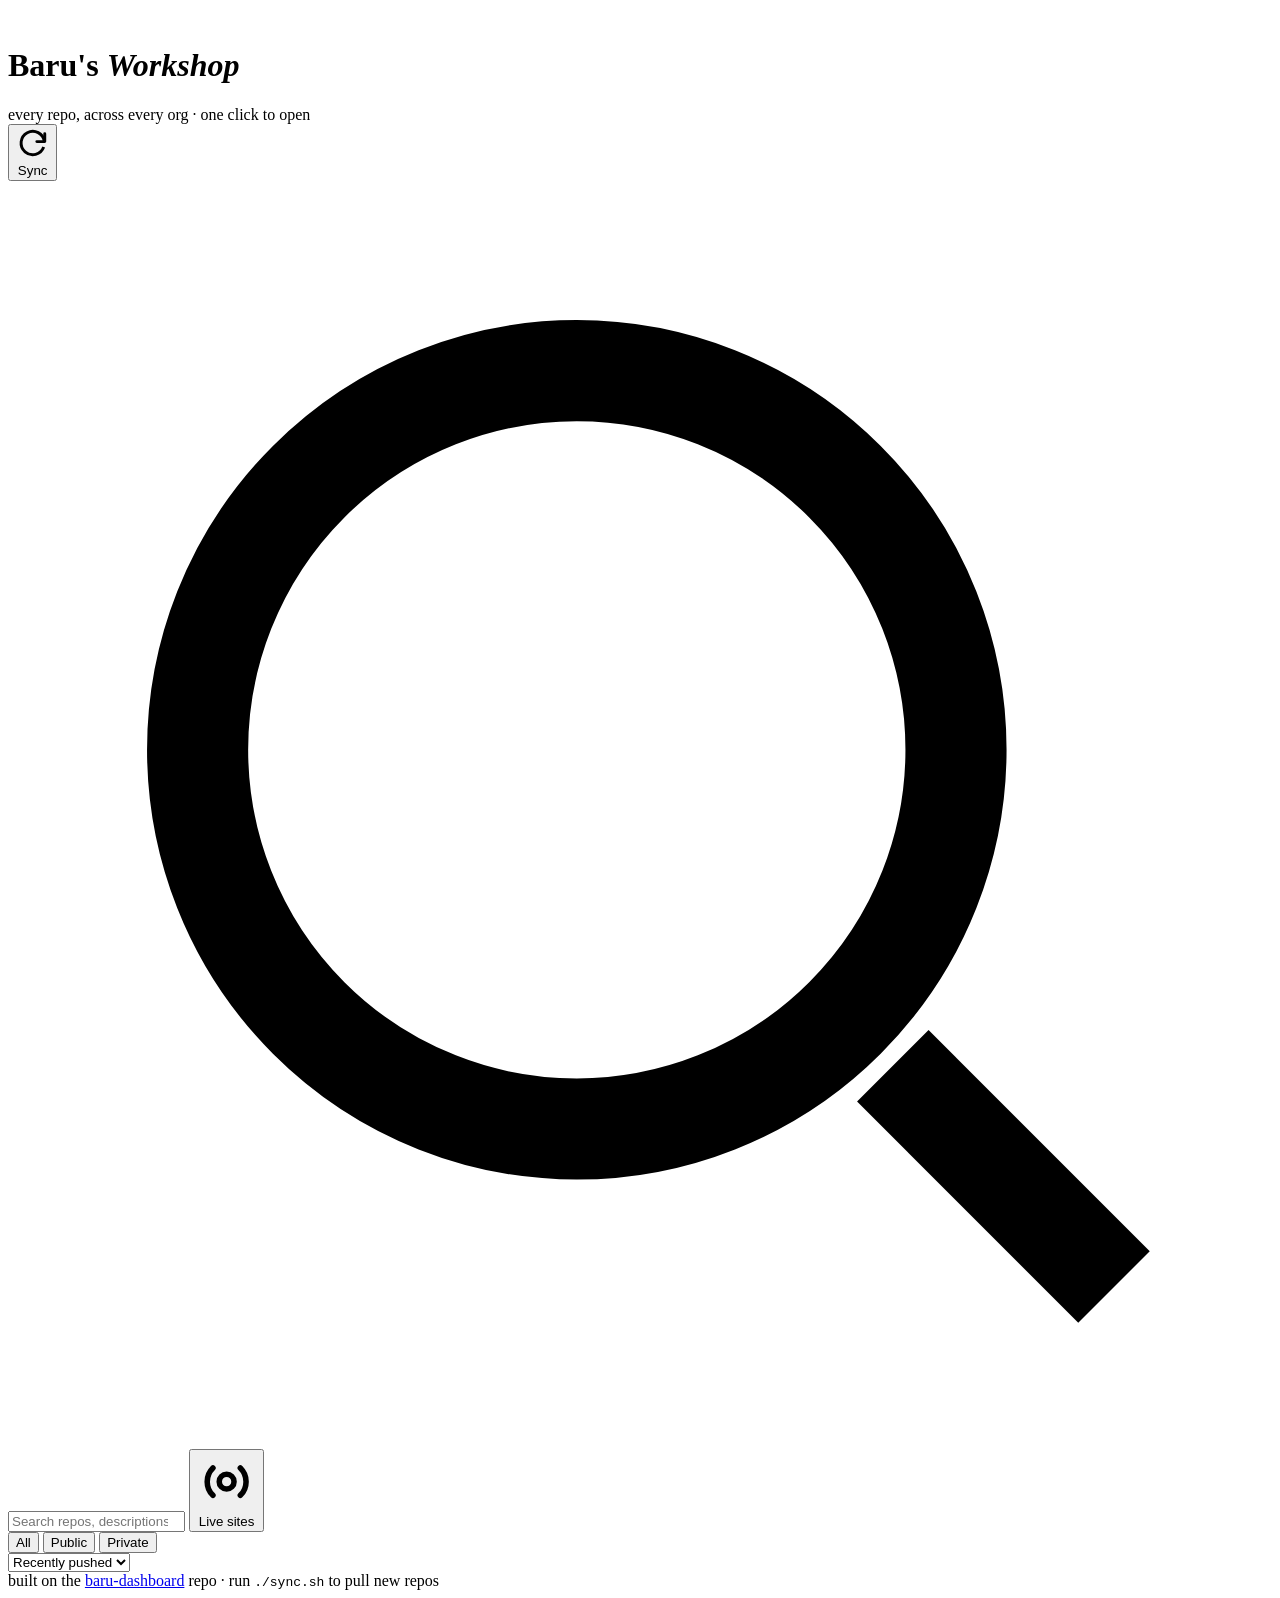
==== src/index.html @ 449769cd "Password-gated encrypted dashboard (clean history, no plaintext data)" ====
<!doctype html>
<html lang="en">
<head>
  <meta charset="utf-8" />
  <meta name="viewport" content="width=device-width, initial-scale=1" />
  <title>Baru's Dashboard — repositories</title>
  <meta name="description" content="A live, organized view of every GitHub repository across all of Baru's organizations and personal account." />
  <meta name="color-scheme" content="light" />
  <link rel="icon" href="data:image/svg+xml,%3Csvg xmlns='http://www.w3.org/2000/svg' viewBox='0 0 32 32'%3E%3Crect width='32' height='32' rx='8' fill='%23b9603c'/%3E%3Ctext x='16' y='23' font-family='Georgia,serif' font-size='20' font-weight='700' text-anchor='middle' fill='%23f4efe6'%3EB%3C/text%3E%3C/svg%3E" />

  <link rel="preconnect" href="https://fonts.googleapis.com" />
  <link rel="preconnect" href="https://fonts.gstatic.com" crossorigin />
  <link rel="stylesheet"
    href="https://fonts.googleapis.com/css2?family=Fraunces:ital,opsz,wght@0,9..144,500;0,9..144,600;1,9..144,500&family=Inter:wght@400;500;600&family=JetBrains+Mono:wght@400;500;700&display=swap" />
  <!--INLINE_STYLES-->
</head>
<body>
  <div class="wrap">
    <header class="masthead">
      <div class="masthead-top">
        <div class="brand">
          <img id="avatar" class="brand-avatar" alt="" />
          <div>
            <h1>Baru's <em>Workshop</em></h1>
            <div class="sub">every repo, across every org · one click to open</div>
          </div>
        </div>
        <button id="sync" class="sync" title="Re-pull the latest repos.json" aria-label="Sync repositories">
          <svg viewBox="0 0 16 16" fill="none" stroke="currentColor" stroke-width="1.4" aria-hidden="true">
            <path d="M13.6 7a5.6 5.6 0 1 0-.3 2.6" />
            <path d="M13.8 3.2V7H10" stroke-linecap="round" stroke-linejoin="round" />
          </svg>
          <span>Sync</span>
          <span id="syncAgo" class="ago"></span>
        </button>
      </div>
      <div id="stats" class="stats"></div>
    </header>

    <div class="controls">
      <div class="controls-row">
        <label class="search">
          <svg viewBox="0 0 20 20" fill="none" stroke="currentColor" stroke-width="1.6" aria-hidden="true">
            <circle cx="9" cy="9" r="6" /><path d="m14 14 3.5 3.5" />
          </svg>
          <input id="search" type="search" placeholder="Search repos, descriptions, languages…" aria-label="Search repositories" />
        </label>
        <button id="liveToggle" class="livetoggle" aria-pressed="false" title="Show only repos that have a live site">
          <svg viewBox="0 0 16 16" fill="none" stroke="currentColor" stroke-width="1.5" aria-hidden="true">
            <circle cx="8" cy="8" r="2" /><path d="M4.3 4.3a5.2 5.2 0 0 0 0 7.4M11.7 4.3a5.2 5.2 0 0 1 0 7.4" stroke-linecap="round" />
          </svg>
          <span>Live sites</span>
          <span id="liveCount" class="ct"></span>
        </button>
        <div id="visSeg" class="seg" role="group" aria-label="Visibility filter">
          <button data-vis="all" aria-pressed="true">All</button>
          <button data-vis="public" aria-pressed="false">Public</button>
          <button data-vis="private" aria-pressed="false">Private</button>
        </div>
        <div class="sortwrap">
          <select id="sort" aria-label="Sort repositories">
            <option value="pushed">Recently pushed</option>
            <option value="name">Name A–Z</option>
            <option value="stars">Most stars</option>
          </select>
        </div>
      </div>
      <div id="chips" class="chips" role="group" aria-label="Filter by organization"></div>
    </div>

    <main>
      <div id="sections">
        <div class="skeleton grid">
          <div class="card"></div><div class="card"></div><div class="card"></div>
          <div class="card"></div><div class="card"></div><div class="card"></div>
        </div>
      </div>
    </main>

    <footer>
      built on the <a href="https://github.com/balraj1604/baru-dashboard" target="_blank" rel="noopener">baru-dashboard</a>
      repo · run <code>./sync.sh</code> to pull new repos
    </footer>
  </div>

  <!--INLINE_APP-->
</body>
</html>
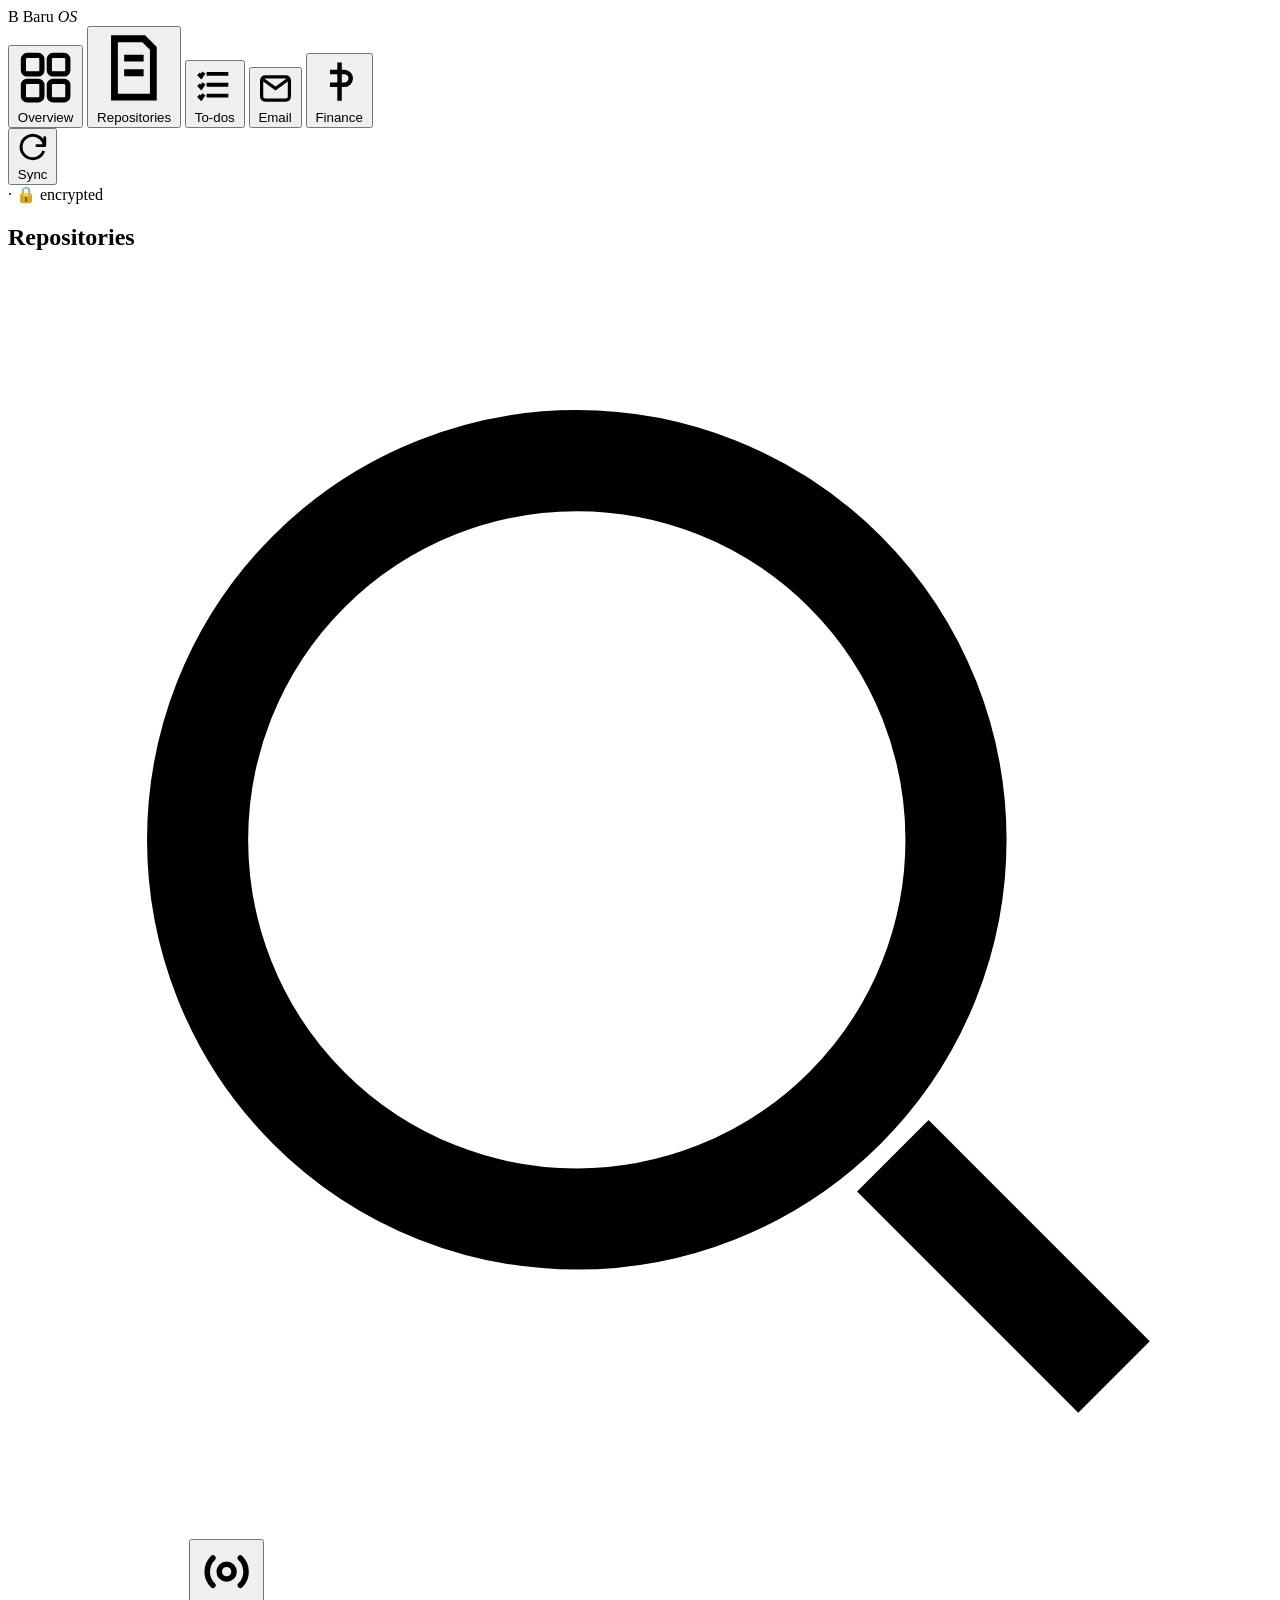
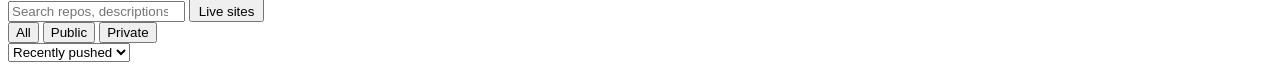
==== commit be63c3c3: "feat: evolve into Baru OS — sidebar shell + To-dos + Overview + Email/Finance - multi-module command" ====
--- a/src/index.html
+++ b/src/index.html
@@ -3,8 +3,8 @@
 <head>
   <meta charset="utf-8" />
   <meta name="viewport" content="width=device-width, initial-scale=1" />
-  <title>Baru's Dashboard — repositories</title>
-  <meta name="description" content="A live, organized view of every GitHub repository across all of Baru's organizations and personal account." />
+  <title>Baru OS</title>
+  <meta name="description" content="Baru's personal operating system — repositories, to-dos, email, finance across every venture." />
   <meta name="color-scheme" content="light" />
   <link rel="icon" href="data:image/svg+xml,%3Csvg xmlns='http://www.w3.org/2000/svg' viewBox='0 0 32 32'%3E%3Crect width='32' height='32' rx='8' fill='%23b9603c'/%3E%3Ctext x='16' y='23' font-family='Georgia,serif' font-size='20' font-weight='700' text-anchor='middle' fill='%23f4efe6'%3EB%3C/text%3E%3C/svg%3E" />
 
@@ -15,72 +15,94 @@
   <!--INLINE_STYLES-->
 </head>
 <body>
-  <div class="wrap">
-    <header class="masthead">
-      <div class="masthead-top">
-        <div class="brand">
-          <img id="avatar" class="brand-avatar" alt="" />
-          <div>
-            <h1>Baru's <em>Workshop</em></h1>
-            <div class="sub">every repo, across every org · one click to open</div>
+  <div class="os">
+    <!-- ░░ sidebar ░░ -->
+    <aside class="sidebar">
+      <div class="os-brand">
+        <span class="os-mark">B</span>
+        <span class="os-name">Baru <em>OS</em></span>
+      </div>
+
+      <nav id="nav" class="os-nav" aria-label="Sections">
+        <button class="nav-item" data-view="overview" aria-current="true">
+          <svg viewBox="0 0 16 16" fill="none" stroke="currentColor" stroke-width="1.4"><rect x="2" y="2" width="5" height="5" rx="1"/><rect x="9" y="2" width="5" height="5" rx="1"/><rect x="2" y="9" width="5" height="5" rx="1"/><rect x="9" y="9" width="5" height="5" rx="1"/></svg>
+          <span>Overview</span>
+        </button>
+        <button class="nav-item" data-view="repos">
+          <svg viewBox="0 0 16 16" fill="none" stroke="currentColor" stroke-width="1.4"><path d="M4 2h6l2 2v10H4z"/><path d="M6 6h4M6 9h4"/></svg>
+          <span>Repositories</span><span class="nav-count" id="nav-repos"></span>
+        </button>
+        <button class="nav-item" data-view="todos">
+          <svg viewBox="0 0 16 16" fill="none" stroke="currentColor" stroke-width="1.4"><path d="M5 4h8M5 8h8M5 12h8"/><path d="M2 4l1 1 1-1.5M2 8l1 1 1-1.5M2 12l1 1 1-1.5"/></svg>
+          <span>To-dos</span><span class="nav-count" id="nav-todos"></span>
+        </button>
+        <button class="nav-item" data-view="email">
+          <svg viewBox="0 0 16 16" fill="none" stroke="currentColor" stroke-width="1.4"><rect x="2" y="3" width="12" height="10" rx="1.5"/><path d="M2.5 4l5.5 4 5.5-4"/></svg>
+          <span>Email</span><span class="nav-count" id="nav-email"></span>
+        </button>
+        <button class="nav-item" data-view="finance">
+          <svg viewBox="0 0 16 16" fill="none" stroke="currentColor" stroke-width="1.4"><path d="M8 2v12M5 5h4.5a2 2 0 0 1 0 4H5m0 0h5"/></svg>
+          <span>Finance</span>
+        </button>
+      </nav>
+
+      <div class="sidebar-foot">
+        <button id="sync" class="os-sync" title="Re-pull repos &amp; rebuild">
+          <svg viewBox="0 0 16 16" fill="none" stroke="currentColor" stroke-width="1.4"><path d="M13.6 7a5.6 5.6 0 1 0-.3 2.6"/><path d="M13.8 3.2V7H10" stroke-linecap="round" stroke-linejoin="round"/></svg>
+          <span>Sync</span>
+        </button>
+        <div class="foot-meta"><span id="syncAgo"></span> · 🔒 encrypted</div>
+      </div>
+    </aside>
+
+    <!-- ░░ main ░░ -->
+    <main class="os-main">
+      <!-- OVERVIEW -->
+      <section id="view-overview" class="view view-active" aria-label="Overview"></section>
+
+      <!-- REPOSITORIES -->
+      <section id="view-repos" class="view" aria-label="Repositories">
+        <div class="view-head">
+          <h1 class="view-title">Repositories</h1>
+          <div id="stats" class="stats"></div>
+        </div>
+        <div class="controls">
+          <div class="controls-row">
+            <label class="search">
+              <svg viewBox="0 0 20 20" fill="none" stroke="currentColor" stroke-width="1.6" aria-hidden="true"><circle cx="9" cy="9" r="6"/><path d="m14 14 3.5 3.5"/></svg>
+              <input id="search" type="search" placeholder="Search repos, descriptions, languages…" aria-label="Search repositories" />
+            </label>
+            <button id="liveToggle" class="livetoggle" aria-pressed="false" title="Show only repos with a live site">
+              <svg viewBox="0 0 16 16" fill="none" stroke="currentColor" stroke-width="1.5" aria-hidden="true"><circle cx="8" cy="8" r="2"/><path d="M4.3 4.3a5.2 5.2 0 0 0 0 7.4M11.7 4.3a5.2 5.2 0 0 1 0 7.4" stroke-linecap="round"/></svg>
+              <span>Live sites</span><span id="liveCount" class="ct"></span>
+            </button>
+            <div id="visSeg" class="seg" role="group" aria-label="Visibility filter">
+              <button data-vis="all" aria-pressed="true">All</button>
+              <button data-vis="public" aria-pressed="false">Public</button>
+              <button data-vis="private" aria-pressed="false">Private</button>
+            </div>
+            <div class="sortwrap">
+              <select id="sort" aria-label="Sort repositories">
+                <option value="pushed">Recently pushed</option>
+                <option value="name">Name A–Z</option>
+                <option value="stars">Most stars</option>
+              </select>
+            </div>
           </div>
+          <div id="chips" class="chips" role="group" aria-label="Filter by organization"></div>
         </div>
-        <button id="sync" class="sync" title="Re-pull the latest repos.json" aria-label="Sync repositories">
-          <svg viewBox="0 0 16 16" fill="none" stroke="currentColor" stroke-width="1.4" aria-hidden="true">
-            <path d="M13.6 7a5.6 5.6 0 1 0-.3 2.6" />
-            <path d="M13.8 3.2V7H10" stroke-linecap="round" stroke-linejoin="round" />
-          </svg>
-          <span>Sync</span>
-          <span id="syncAgo" class="ago"></span>
-        </button>
-      </div>
-      <div id="stats" class="stats"></div>
-    </header>
+        <div id="sections"></div>
+      </section>
 
-    <div class="controls">
-      <div class="controls-row">
-        <label class="search">
-          <svg viewBox="0 0 20 20" fill="none" stroke="currentColor" stroke-width="1.6" aria-hidden="true">
-            <circle cx="9" cy="9" r="6" /><path d="m14 14 3.5 3.5" />
-          </svg>
-          <input id="search" type="search" placeholder="Search repos, descriptions, languages…" aria-label="Search repositories" />
-        </label>
-        <button id="liveToggle" class="livetoggle" aria-pressed="false" title="Show only repos that have a live site">
-          <svg viewBox="0 0 16 16" fill="none" stroke="currentColor" stroke-width="1.5" aria-hidden="true">
-            <circle cx="8" cy="8" r="2" /><path d="M4.3 4.3a5.2 5.2 0 0 0 0 7.4M11.7 4.3a5.2 5.2 0 0 1 0 7.4" stroke-linecap="round" />
-          </svg>
-          <span>Live sites</span>
-          <span id="liveCount" class="ct"></span>
-        </button>
-        <div id="visSeg" class="seg" role="group" aria-label="Visibility filter">
-          <button data-vis="all" aria-pressed="true">All</button>
-          <button data-vis="public" aria-pressed="false">Public</button>
-          <button data-vis="private" aria-pressed="false">Private</button>
-        </div>
-        <div class="sortwrap">
-          <select id="sort" aria-label="Sort repositories">
-            <option value="pushed">Recently pushed</option>
-            <option value="name">Name A–Z</option>
-            <option value="stars">Most stars</option>
-          </select>
-        </div>
-      </div>
-      <div id="chips" class="chips" role="group" aria-label="Filter by organization"></div>
-    </div>
+      <!-- TO-DOS -->
+      <section id="view-todos" class="view" aria-label="To-dos"></section>
 
-    <main>
-      <div id="sections">
-        <div class="skeleton grid">
-          <div class="card"></div><div class="card"></div><div class="card"></div>
-          <div class="card"></div><div class="card"></div><div class="card"></div>
-        </div>
-      </div>
+      <!-- EMAIL -->
+      <section id="view-email" class="view" aria-label="Email"></section>
+
+      <!-- FINANCE -->
+      <section id="view-finance" class="view" aria-label="Finance"></section>
     </main>
-
-    <footer>
-      built on the <a href="https://github.com/balraj1604/baru-dashboard" target="_blank" rel="noopener">baru-dashboard</a>
-      repo · run <code>./sync.sh</code> to pull new repos
-    </footer>
   </div>
 
   <!--INLINE_APP-->
